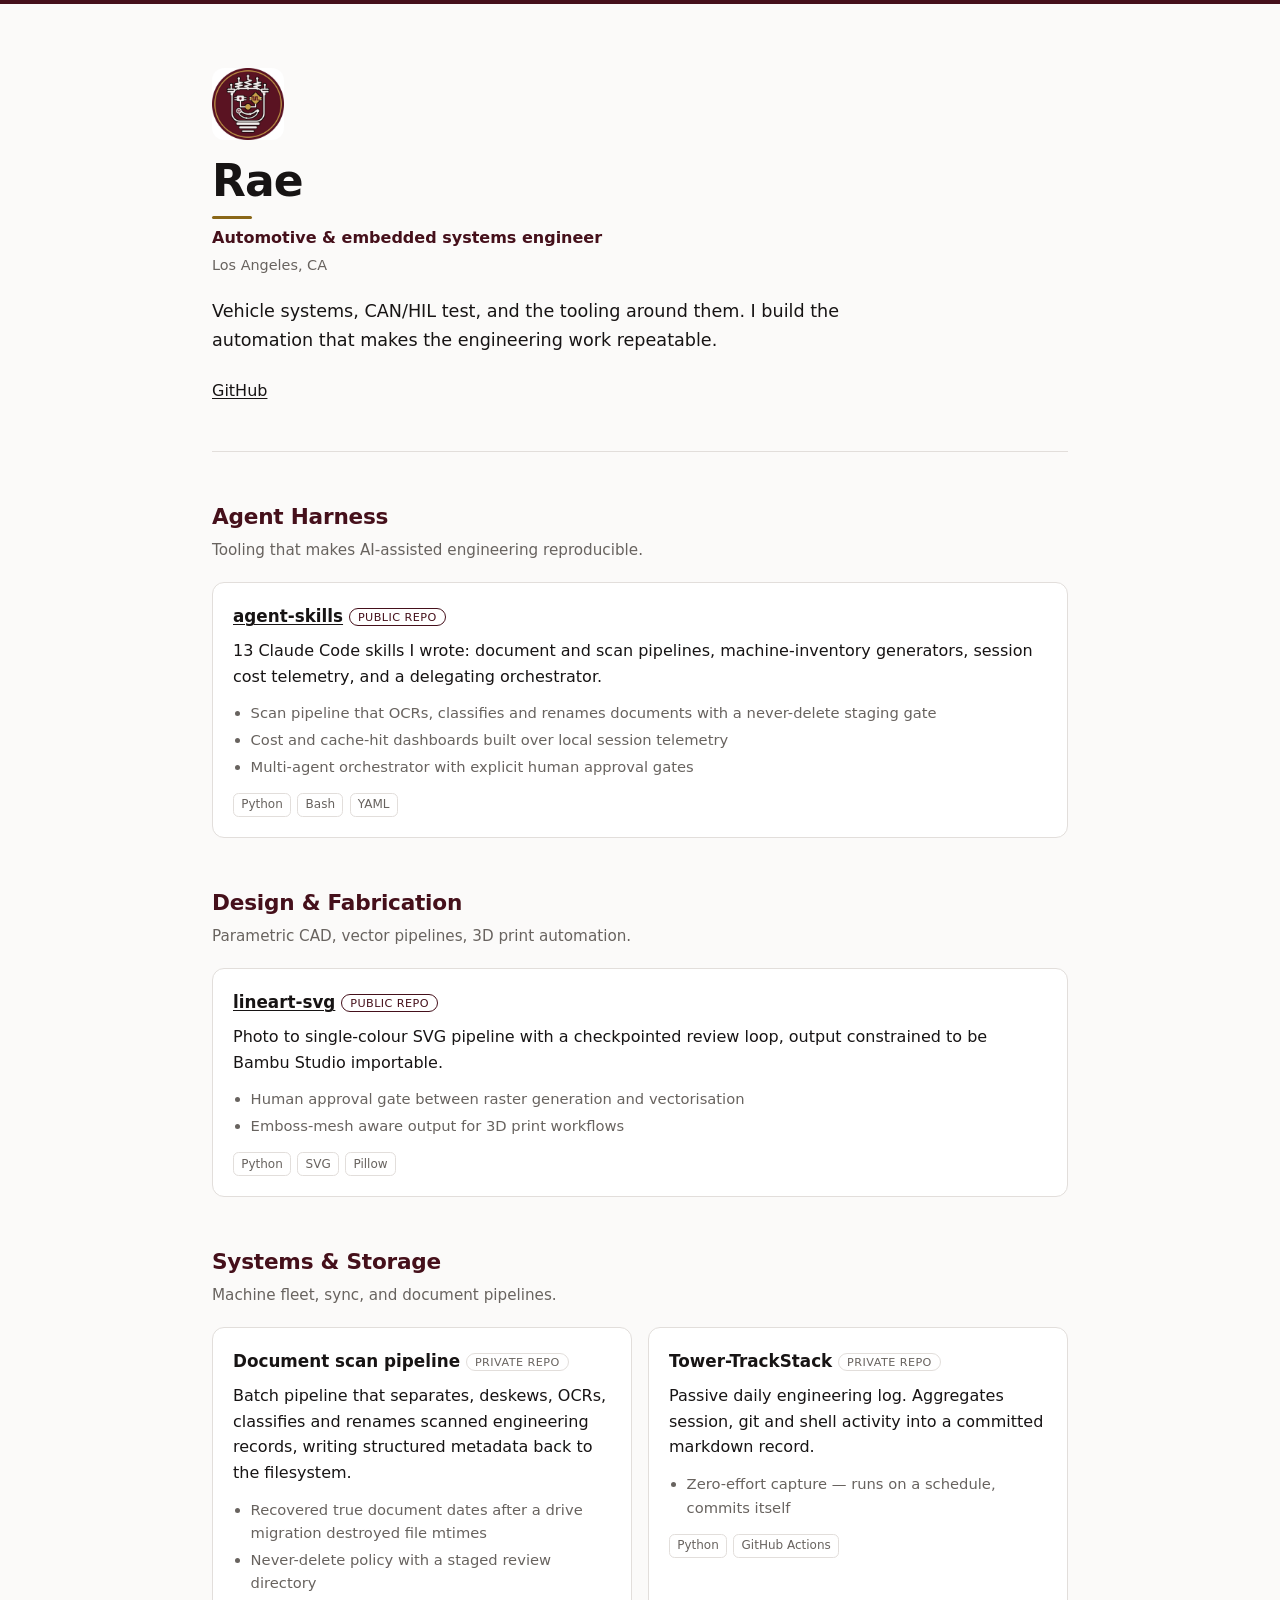
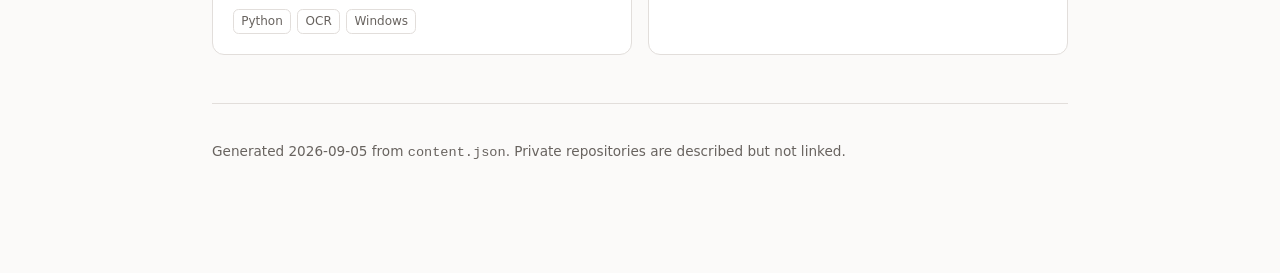
==== index.html @ 238954a7 "fix: correct agent-skills claims to own work only The "34 shipped skills" count included vendored pa" ====
<!doctype html>
<html lang="en">
<head>
<meta charset="utf-8">
<meta name="viewport" content="width=device-width,initial-scale=1">
<title>Rae — Automotive &amp; embedded systems engineer</title>
<meta name="description" content="Vehicle systems, CAN/HIL test, and the tooling around them. I build the automation that makes the engineering work repeatable.">
<link rel="icon" href="assets/avatar.svg" type="image/svg+xml">
<link rel="apple-touch-icon" href="assets/avatar.png">
<style>
:root {
  color-scheme: light dark;
  /* Brand palette. Accent is the avatar red #5A1322 darkened; neutrals are
     kept neutral so nothing reads pink. */
  --bg:#fbfaf9; --fg:#171414; --muted:#68635f; --line:#e2dedb;
  --card:#ffffff; --accent:#45101B; --gold:#8a6718; --rule:#45101B;
}
@media (prefers-color-scheme: dark) {
  :root { --bg:#120F10; --fg:#F4EFEE; --muted:#98918e; --line:#2b2527;
           --card:#1A1517; --accent:#C9A24A; --gold:#C9A24A; --rule:#5A1322; }
}
* { box-sizing:border-box; }
body {
  margin:0; background:var(--bg); color:var(--fg);
  border-top:4px solid var(--rule);
  font:16px/1.6 ui-sans-serif,system-ui,-apple-system,"Segoe UI",Roboto,sans-serif;
}
.wrap { max-width:56rem; margin:0 auto; padding:4rem 1.25rem 6rem; }
h1 { font-size:clamp(2rem,5vw,2.75rem); line-height:1.15; margin:0 0 .35rem; letter-spacing:-.02em; }
.avatar { width:72px; height:72px; border-radius:.75rem; display:block; margin:0 0 1rem; }
h1::after { content:""; display:block; width:2.5rem; height:3px; background:var(--gold);
             border-radius:2px; margin:.6rem 0 .1rem; }
.tagline { color:var(--accent); font-weight:600; margin:0 0 .25rem; }
.loc { color:var(--muted); margin:0 0 1.25rem; font-size:.9rem; }
.lede { font-size:1.1rem; max-width:42rem; margin:0 0 1.5rem; }
.links a { color:var(--fg); }
hr { border:0; border-top:1px solid var(--line); margin:3rem 0; }
.area-head h2 { font-size:1.35rem; margin:0 0 .2rem; letter-spacing:-.01em; color:var(--accent); }
.area-head p { color:var(--muted); margin:0 0 1.25rem; font-size:.95rem; }
.area { margin-bottom:3rem; }
.grid { display:grid; gap:1rem; grid-template-columns:repeat(auto-fit,minmax(19rem,1fr)); }
.card { background:var(--card); border:1px solid var(--line); border-radius:.75rem; padding:1.25rem; }
.card h3 { margin:0 0 .5rem; font-size:1.05rem; }
.card h3 a { color:var(--fg); }
.card p { margin:0 0 .75rem; color:var(--fg); }
.vis { font-size:.7rem; font-weight:500; text-transform:uppercase; letter-spacing:.04em;
        color:var(--muted); border:1px solid var(--line); border-radius:1rem;
        padding:.1rem .5rem; white-space:nowrap; vertical-align:.15em; }
.vis-public { color:var(--accent); border-color:var(--accent); }
ul.hi { margin:0 0 .9rem; padding-left:1.1rem; font-size:.92rem; color:var(--muted); }
ul.hi li { margin:.2rem 0; }
ul.stack { list-style:none; display:flex; flex-wrap:wrap; gap:.4rem; margin:0; padding:0; }
ul.stack li { font-size:.75rem; color:var(--muted); border:1px solid var(--line);
               border-radius:.35rem; padding:.1rem .45rem; }
footer { color:var(--muted); font-size:.85rem; border-top:1px solid var(--line); padding-top:1.5rem; }
a { text-decoration-thickness:1px; text-underline-offset:2px; }
</style>
</head>
<body>
<div class="wrap">
  <header>
    <img class="avatar" src="assets/avatar.png" alt="" width="72" height="72">
    <h1>Rae</h1>
    <p class="tagline">Automotive &amp; embedded systems engineer</p>
    <p class="loc">Los Angeles, CA</p>
    <p class="lede">Vehicle systems, CAN/HIL test, and the tooling around them. I build the automation that makes the engineering work repeatable.</p>
    <p class="links"><a href="https://github.com/RAEngineered">GitHub</a></p>
  </header>
  <hr>
  <main>
      <section class="area">
        <header class="area-head">
          <h2>Agent Harness</h2>
          <p>Tooling that makes AI-assisted engineering reproducible.</p>
        </header>
        <div class="grid">
        <article class="card">
          <h3><a href="https://github.com/RAEngineered/agent-skills">agent-skills</a> <span class="vis vis-public">public repo</span></h3>
          <p>13 Claude Code skills I wrote: document and scan pipelines, machine-inventory generators, session cost telemetry, and a delegating orchestrator.</p>
          <ul class="hi"><li>Scan pipeline that OCRs, classifies and renames documents with a never-delete staging gate</li><li>Cost and cache-hit dashboards built over local session telemetry</li><li>Multi-agent orchestrator with explicit human approval gates</li></ul>
          <ul class="stack"><li>Python</li><li>Bash</li><li>YAML</li></ul>
        </article></div>
      </section>
      <section class="area">
        <header class="area-head">
          <h2>Design &amp; Fabrication</h2>
          <p>Parametric CAD, vector pipelines, 3D print automation.</p>
        </header>
        <div class="grid">
        <article class="card">
          <h3><a href="https://github.com/RAEngineered/lineart-svg">lineart-svg</a> <span class="vis vis-public">public repo</span></h3>
          <p>Photo to single-colour SVG pipeline with a checkpointed review loop, output constrained to be Bambu Studio importable.</p>
          <ul class="hi"><li>Human approval gate between raster generation and vectorisation</li><li>Emboss-mesh aware output for 3D print workflows</li></ul>
          <ul class="stack"><li>Python</li><li>SVG</li><li>Pillow</li></ul>
        </article></div>
      </section>
      <section class="area">
        <header class="area-head">
          <h2>Systems &amp; Storage</h2>
          <p>Machine fleet, sync, and document pipelines.</p>
        </header>
        <div class="grid">
        <article class="card">
          <h3>Document scan pipeline <span class="vis vis-private">private repo</span></h3>
          <p>Batch pipeline that separates, deskews, OCRs, classifies and renames scanned engineering records, writing structured metadata back to the filesystem.</p>
          <ul class="hi"><li>Recovered true document dates after a drive migration destroyed file mtimes</li><li>Never-delete policy with a staged review directory</li></ul>
          <ul class="stack"><li>Python</li><li>OCR</li><li>Windows</li></ul>
        </article>
        <article class="card">
          <h3>Tower-TrackStack <span class="vis vis-private">private repo</span></h3>
          <p>Passive daily engineering log. Aggregates session, git and shell activity into a committed markdown record.</p>
          <ul class="hi"><li>Zero-effort capture — runs on a schedule, commits itself</li></ul>
          <ul class="stack"><li>Python</li><li>GitHub Actions</li></ul>
        </article></div>
      </section></main>
  <footer>
    <p>Generated 2026-09-05 from <code>content.json</code>. Private repositories are described but not linked.</p>
  </footer>
</div>
</body>
</html>
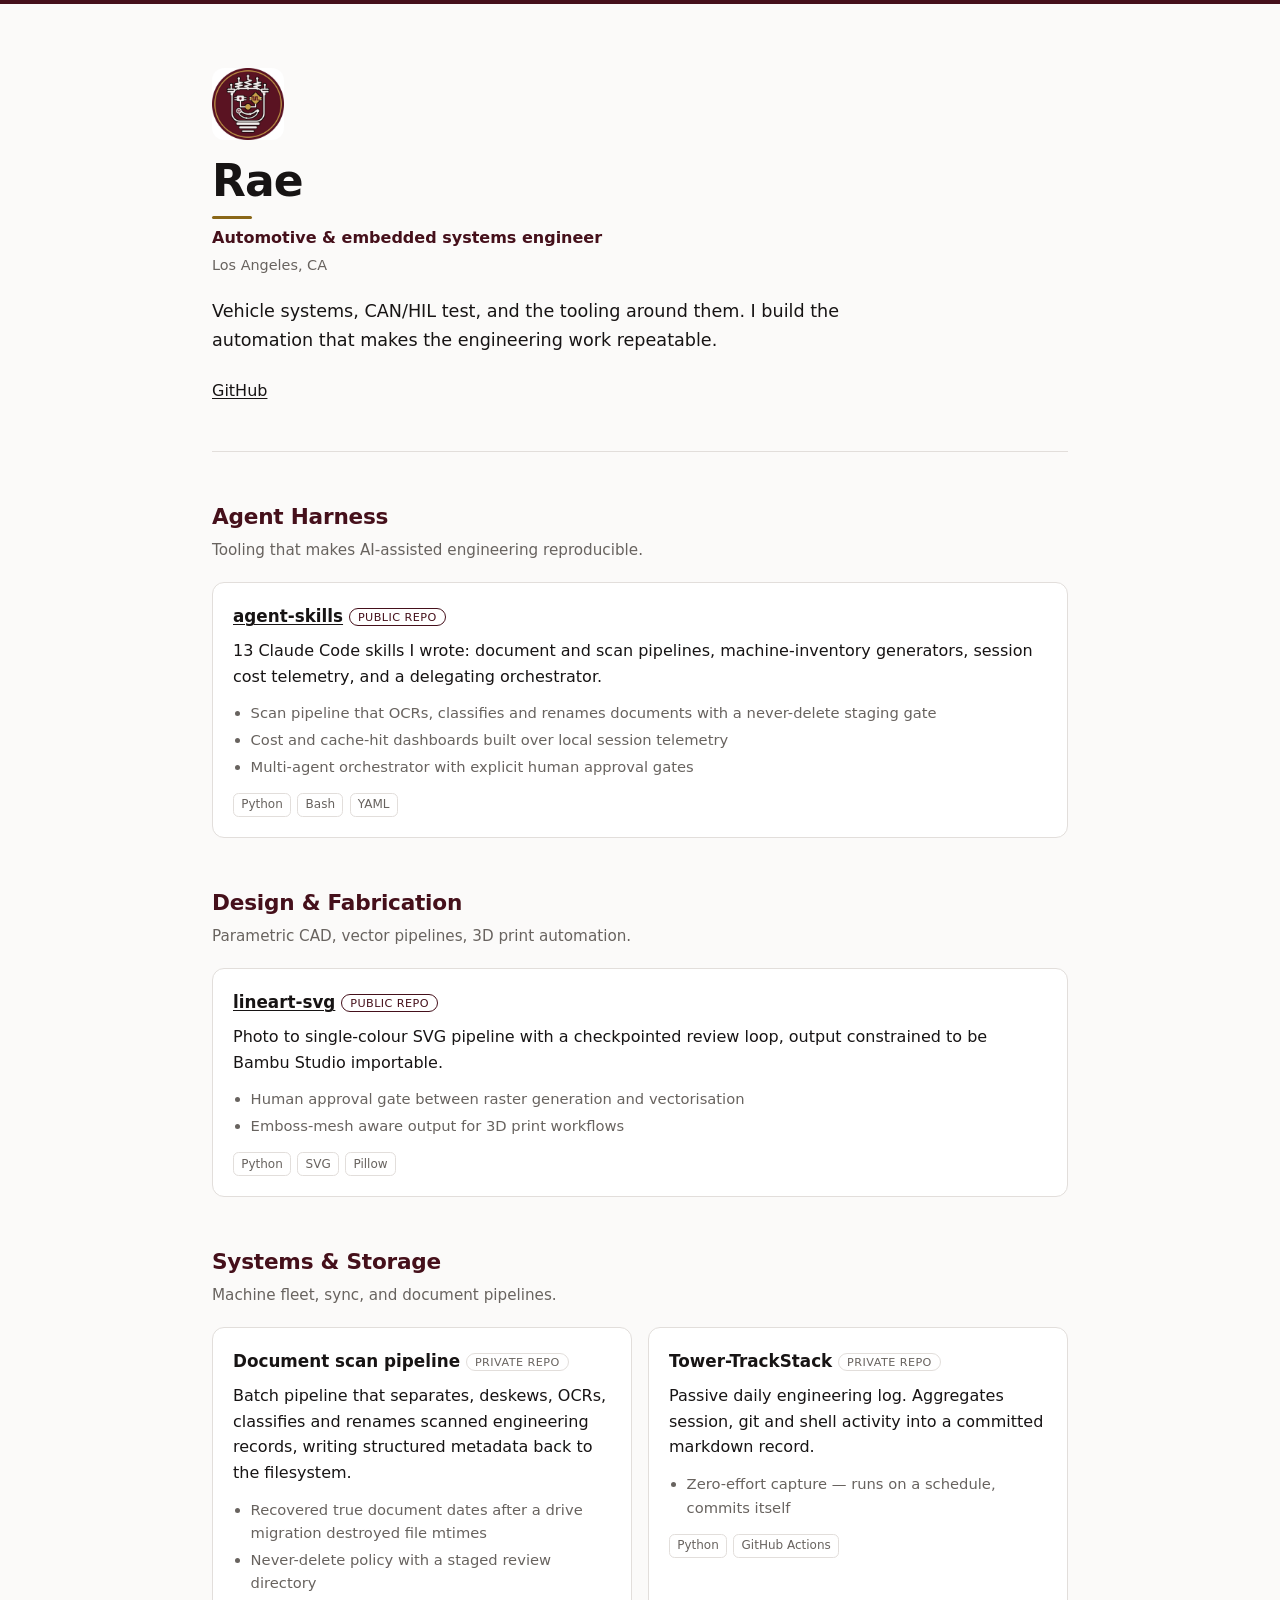
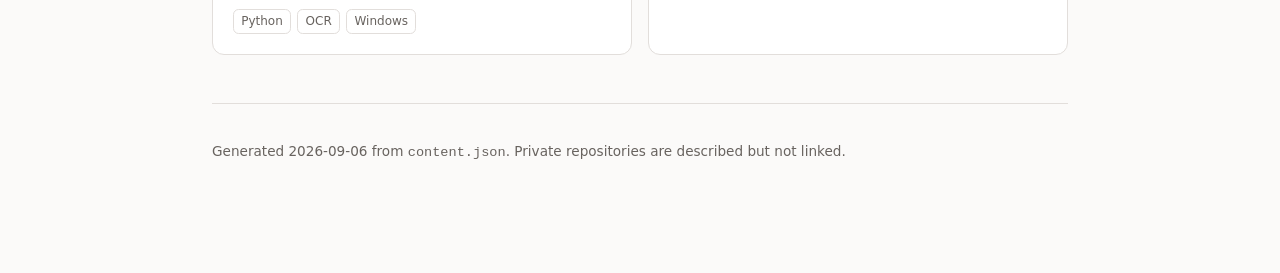
==== commit bd6f9934: "chore: rename thesis-concept-car entry to concept-car Repo renamed and reframed as a portfolio proje" ====
--- a/index.html
+++ b/index.html
@@ -88,7 +88,7 @@
         </header>
         <div class="grid">
         <article class="card">
-          <h3><a href="https://github.com/RAEngineered/lineart-svg">lineart-svg</a> <span class="vis vis-public">public repo</span></h3>
+          <h3><a href="https://github.com/RAEngineered/agent-skills/tree/main/skills/lineart-svg">lineart-svg</a> <span class="vis vis-public">public repo</span></h3>
           <p>Photo to single-colour SVG pipeline with a checkpointed review loop, output constrained to be Bambu Studio importable.</p>
           <ul class="hi"><li>Human approval gate between raster generation and vectorisation</li><li>Emboss-mesh aware output for 3D print workflows</li></ul>
           <ul class="stack"><li>Python</li><li>SVG</li><li>Pillow</li></ul>
@@ -114,7 +114,7 @@
         </article></div>
       </section></main>
   <footer>
-    <p>Generated 2026-09-05 from <code>content.json</code>. Private repositories are described but not linked.</p>
+    <p>Generated 2026-09-06 from <code>content.json</code>. Private repositories are described but not linked.</p>
   </footer>
 </div>
 </body>
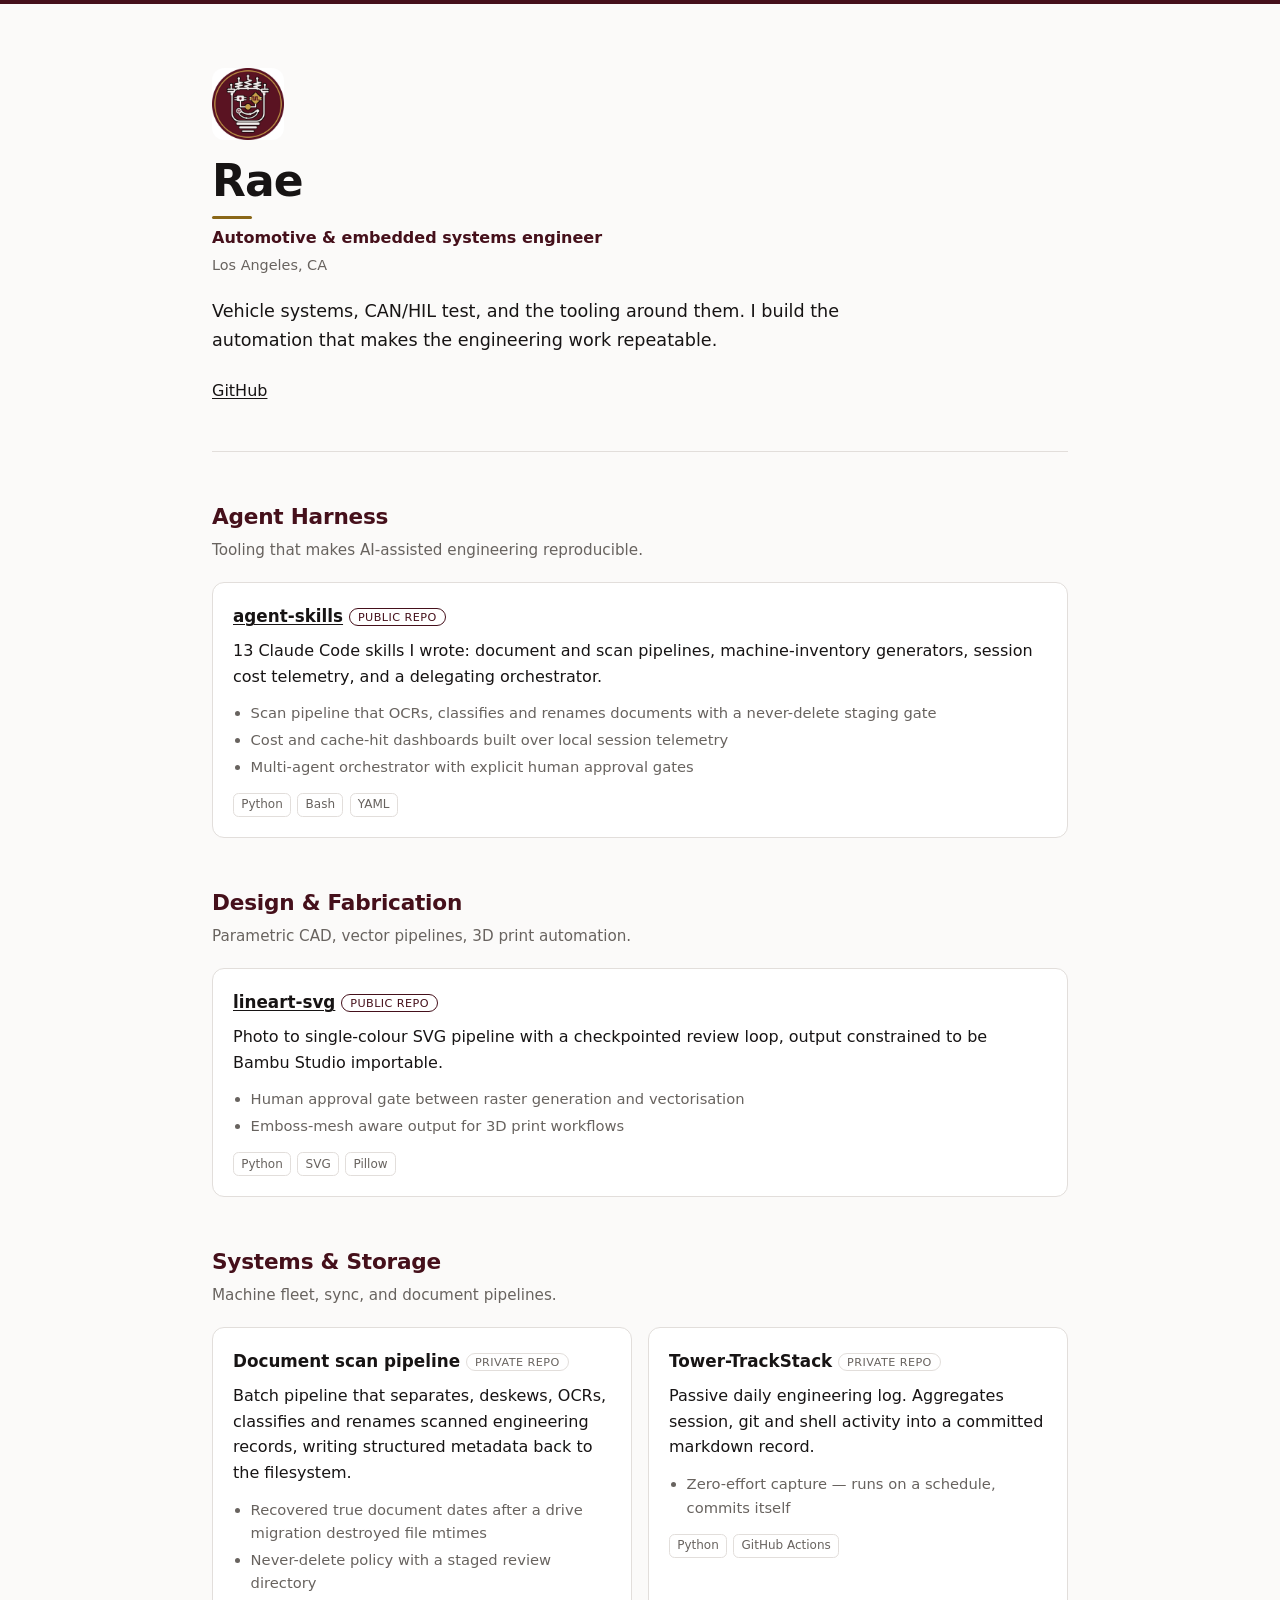
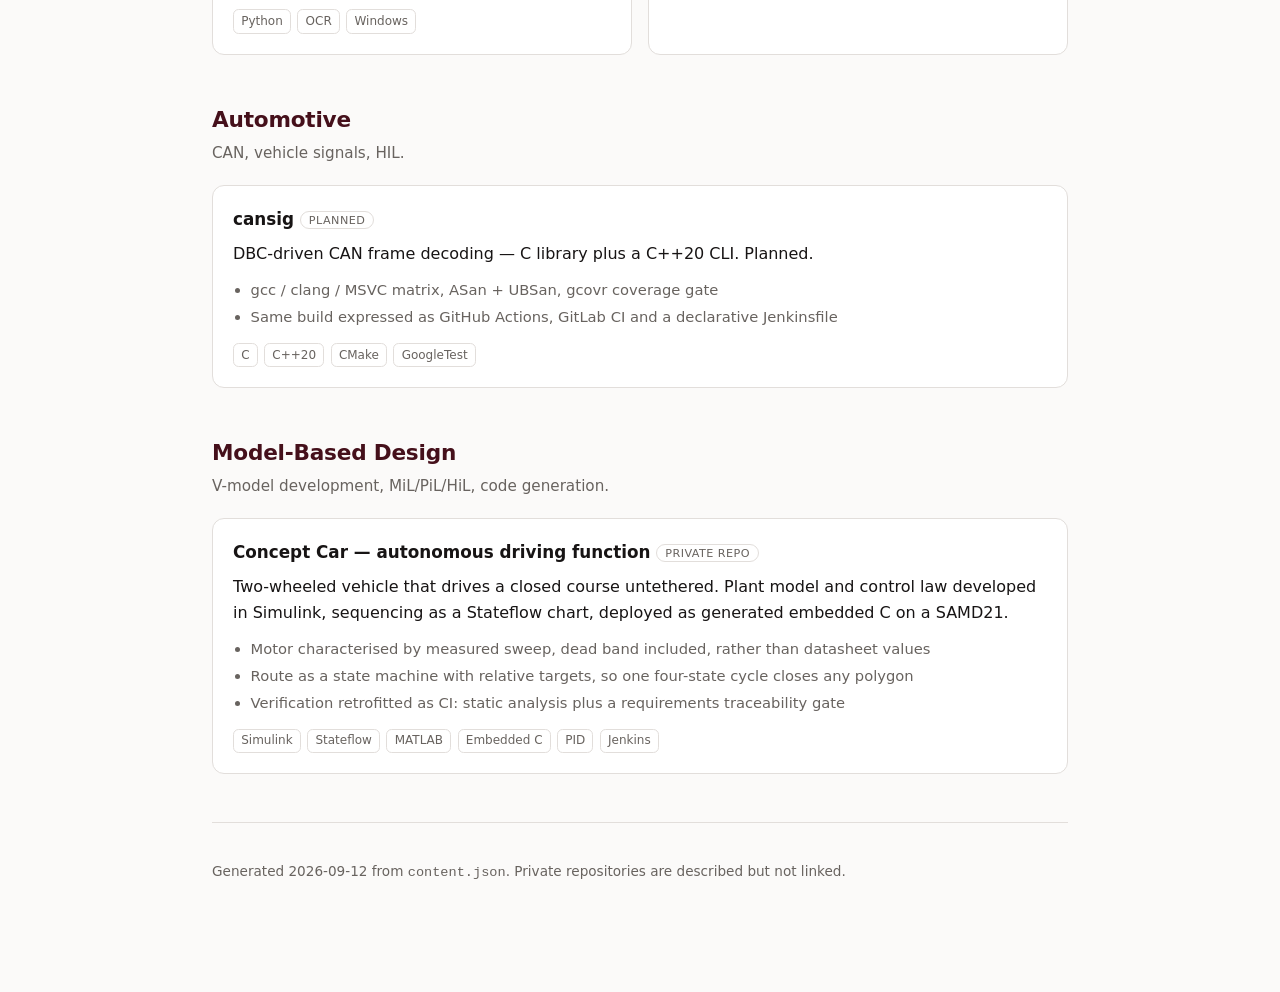
==== commit 4ef7cb37: "feat: publish concept-car and cansig cards - flip publish flag to true for both entries in content.j" ====
--- a/index.html
+++ b/index.html
@@ -112,9 +112,35 @@
           <ul class="hi"><li>Zero-effort capture — runs on a schedule, commits itself</li></ul>
           <ul class="stack"><li>Python</li><li>GitHub Actions</li></ul>
         </article></div>
+      </section>
+      <section class="area">
+        <header class="area-head">
+          <h2>Automotive</h2>
+          <p>CAN, vehicle signals, HIL.</p>
+        </header>
+        <div class="grid">
+        <article class="card">
+          <h3>cansig <span class="vis vis-planned">planned</span></h3>
+          <p>DBC-driven CAN frame decoding — C library plus a C++20 CLI. Planned.</p>
+          <ul class="hi"><li>gcc / clang / MSVC matrix, ASan + UBSan, gcovr coverage gate</li><li>Same build expressed as GitHub Actions, GitLab CI and a declarative Jenkinsfile</li></ul>
+          <ul class="stack"><li>C</li><li>C++20</li><li>CMake</li><li>GoogleTest</li></ul>
+        </article></div>
+      </section>
+      <section class="area">
+        <header class="area-head">
+          <h2>Model-Based Design</h2>
+          <p>V-model development, MiL/PiL/HiL, code generation.</p>
+        </header>
+        <div class="grid">
+        <article class="card">
+          <h3>Concept Car — autonomous driving function <span class="vis vis-private">private repo</span></h3>
+          <p>Two-wheeled vehicle that drives a closed course untethered. Plant model and control law developed in Simulink, sequencing as a Stateflow chart, deployed as generated embedded C on a SAMD21.</p>
+          <ul class="hi"><li>Motor characterised by measured sweep, dead band included, rather than datasheet values</li><li>Route as a state machine with relative targets, so one four-state cycle closes any polygon</li><li>Verification retrofitted as CI: static analysis plus a requirements traceability gate</li></ul>
+          <ul class="stack"><li>Simulink</li><li>Stateflow</li><li>MATLAB</li><li>Embedded C</li><li>PID</li><li>Jenkins</li></ul>
+        </article></div>
       </section></main>
   <footer>
-    <p>Generated 2026-09-06 from <code>content.json</code>. Private repositories are described but not linked.</p>
+    <p>Generated 2026-09-12 from <code>content.json</code>. Private repositories are described but not linked.</p>
   </footer>
 </div>
 </body>
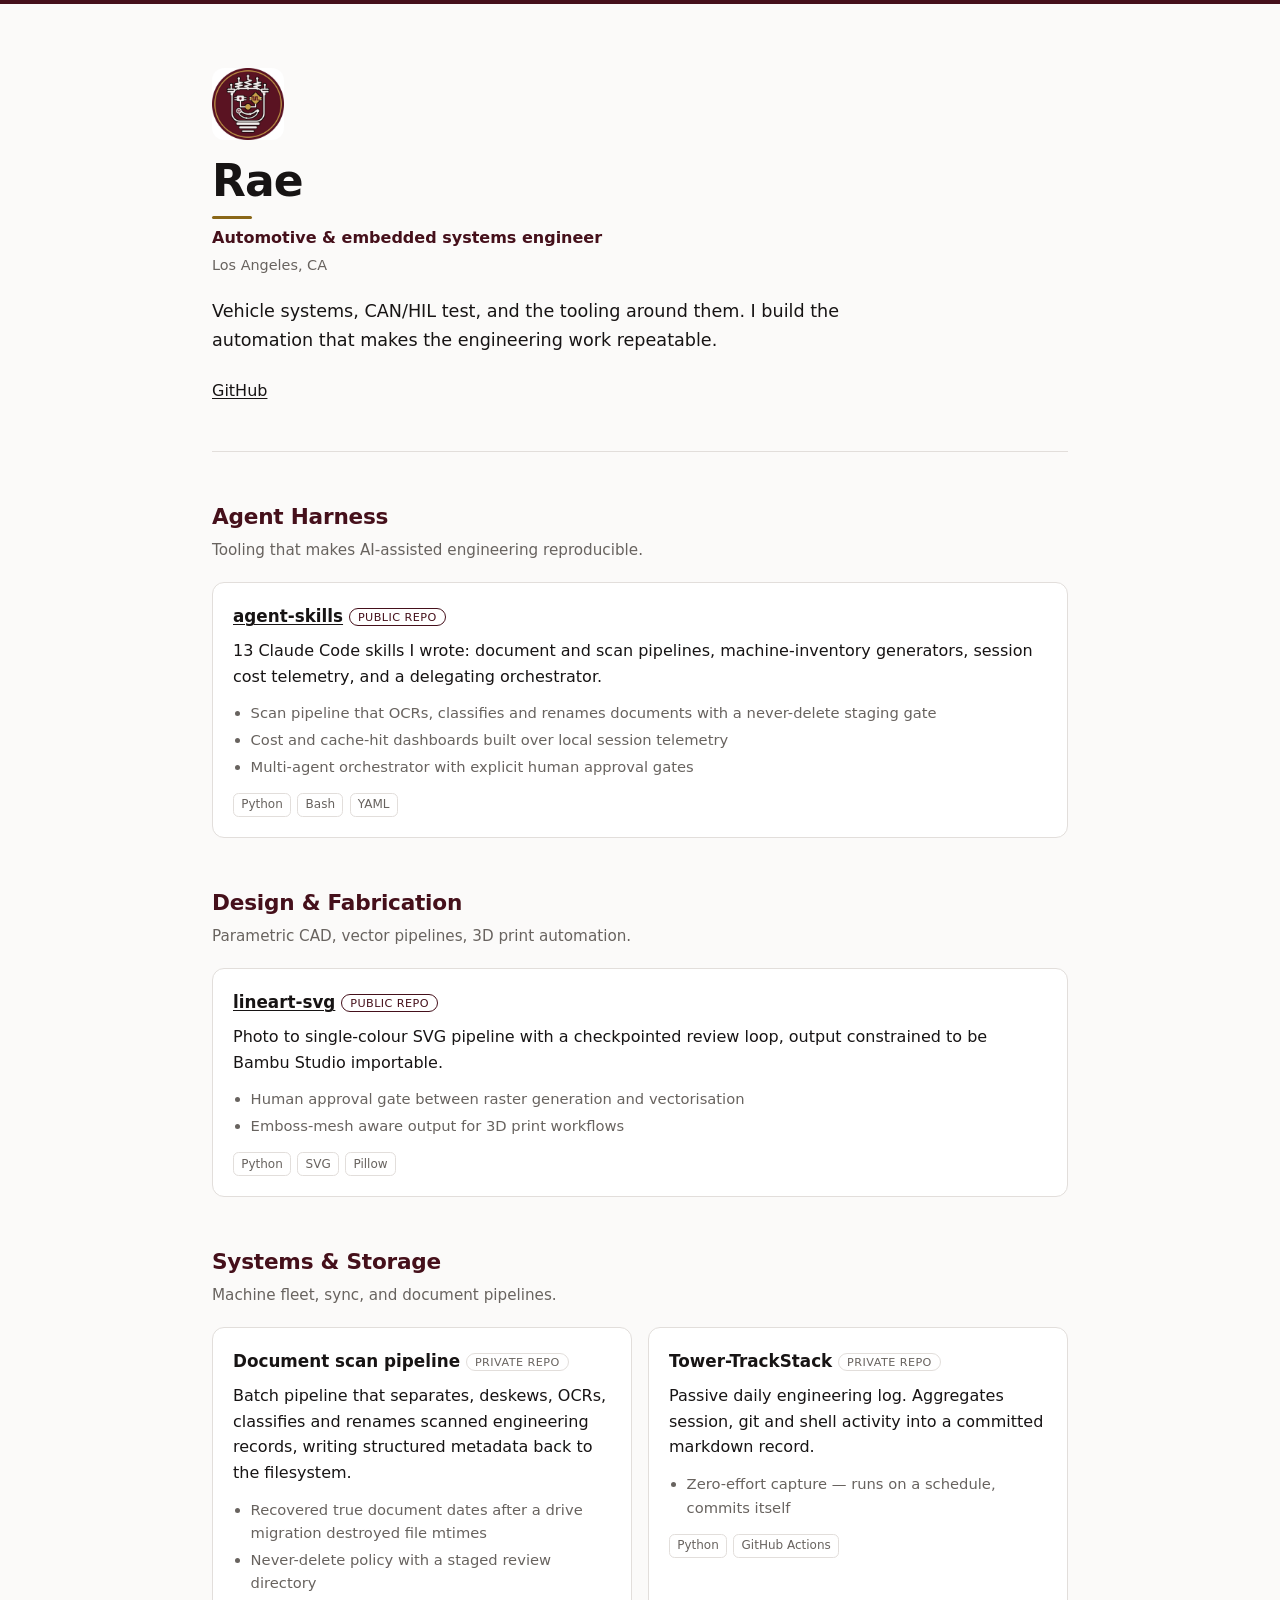
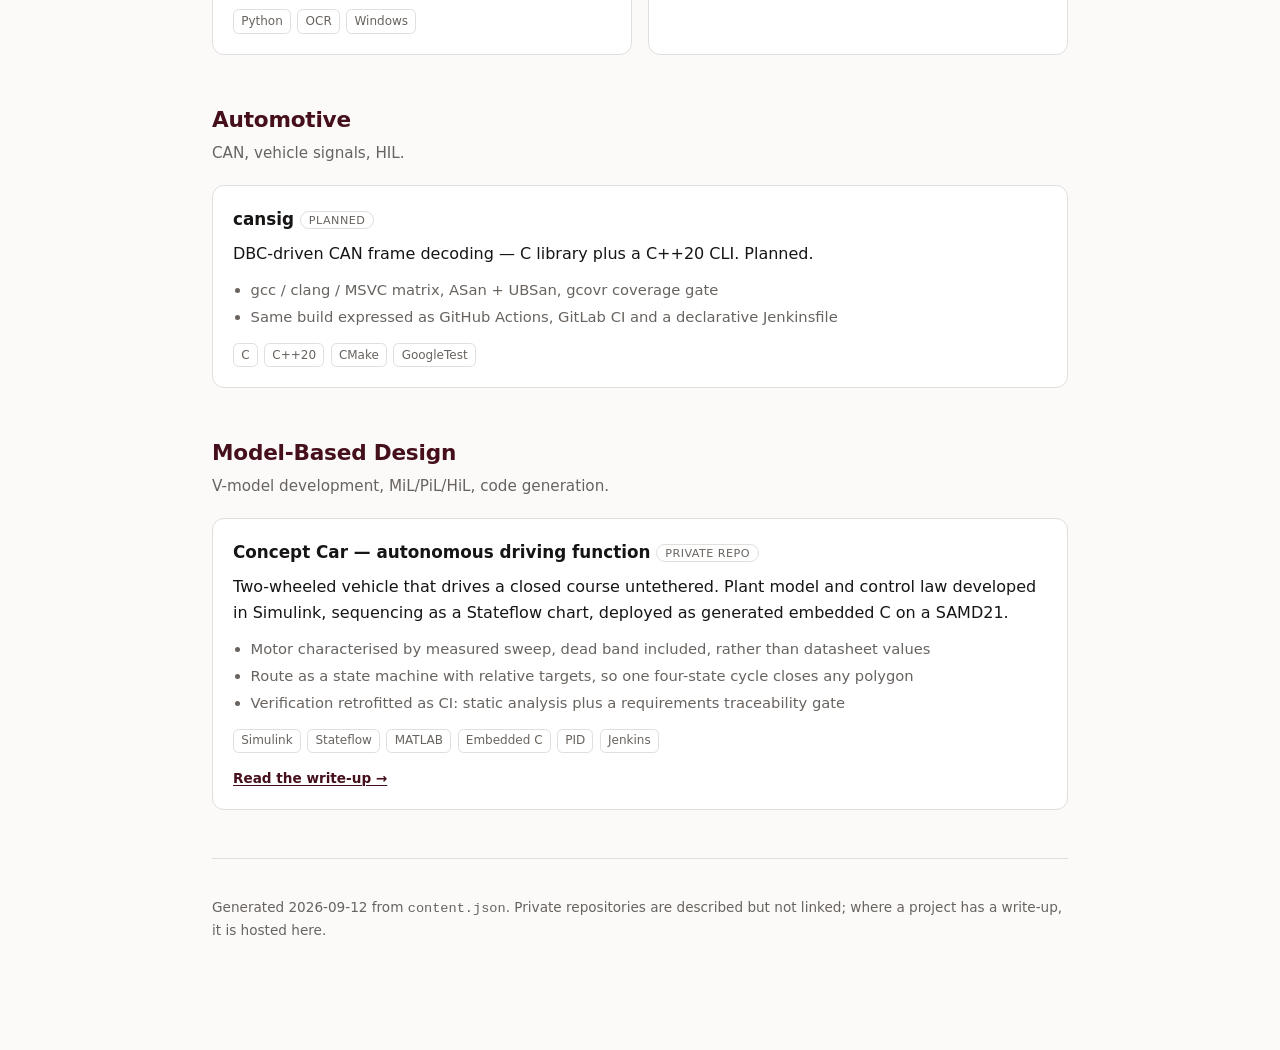
==== commit 904e0bbe: "feat: host the concept-car write-up on the portfolio domain Copy the built concept-car pages (3 tabb" ====
--- a/index.html
+++ b/index.html
@@ -52,6 +52,8 @@
 ul.stack { list-style:none; display:flex; flex-wrap:wrap; gap:.4rem; margin:0; padding:0; }
 ul.stack li { font-size:.75rem; color:var(--muted); border:1px solid var(--line);
                border-radius:.35rem; padding:.1rem .45rem; }
+p.writeup { margin:.9rem 0 0; font-size:.85rem; }
+p.writeup a { color:var(--accent); font-weight:600; }
 footer { color:var(--muted); font-size:.85rem; border-top:1px solid var(--line); padding-top:1.5rem; }
 a { text-decoration-thickness:1px; text-underline-offset:2px; }
 </style>
@@ -136,11 +138,11 @@
           <h3>Concept Car — autonomous driving function <span class="vis vis-private">private repo</span></h3>
           <p>Two-wheeled vehicle that drives a closed course untethered. Plant model and control law developed in Simulink, sequencing as a Stateflow chart, deployed as generated embedded C on a SAMD21.</p>
           <ul class="hi"><li>Motor characterised by measured sweep, dead band included, rather than datasheet values</li><li>Route as a state machine with relative targets, so one four-state cycle closes any polygon</li><li>Verification retrofitted as CI: static analysis plus a requirements traceability gate</li></ul>
-          <ul class="stack"><li>Simulink</li><li>Stateflow</li><li>MATLAB</li><li>Embedded C</li><li>PID</li><li>Jenkins</li></ul>
+          <ul class="stack"><li>Simulink</li><li>Stateflow</li><li>MATLAB</li><li>Embedded C</li><li>PID</li><li>Jenkins</li></ul><p class="writeup"><a href="concept-car/concept-car.html">Read the write-up &rarr;</a></p>
         </article></div>
       </section></main>
   <footer>
-    <p>Generated 2026-09-12 from <code>content.json</code>. Private repositories are described but not linked.</p>
+    <p>Generated 2026-09-12 from <code>content.json</code>. Private repositories are described but not linked; where a project has a write-up, it is hosted here.</p>
   </footer>
 </div>
 </body>
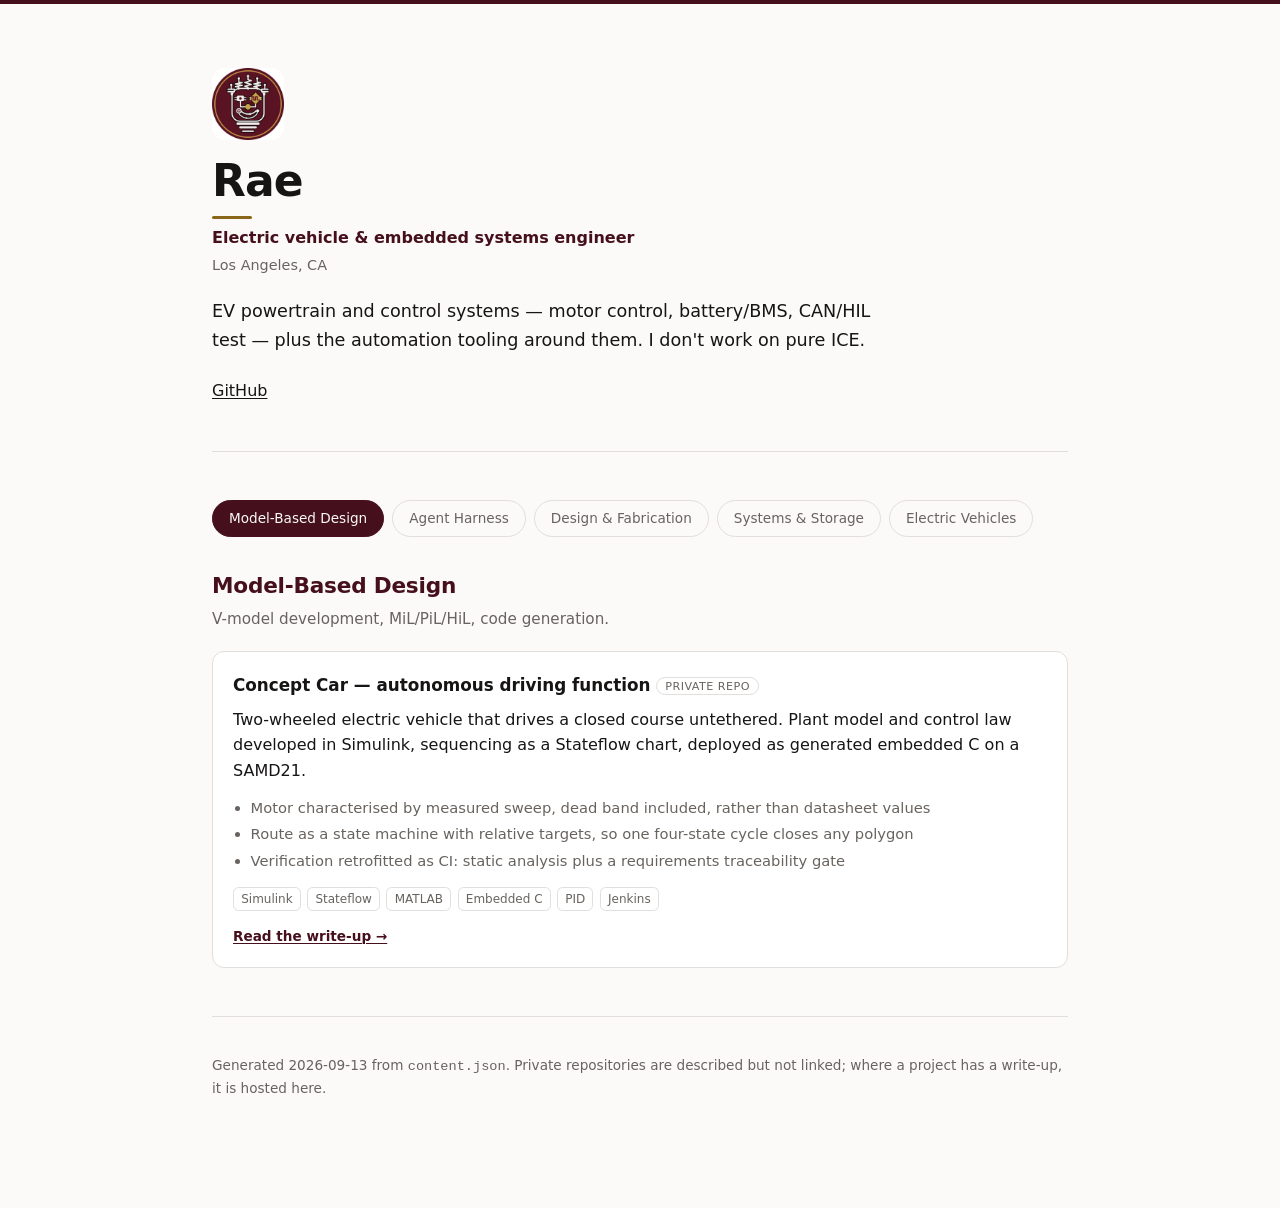
==== commit a7dcc2f7: "feat: lead with Model-Based Design, move other areas to tabs Landing page now opens on the MBD secti" ====
--- a/index.html
+++ b/index.html
@@ -3,8 +3,8 @@
 <head>
 <meta charset="utf-8">
 <meta name="viewport" content="width=device-width,initial-scale=1">
-<title>Rae — Automotive &amp; embedded systems engineer</title>
-<meta name="description" content="Vehicle systems, CAN/HIL test, and the tooling around them. I build the automation that makes the engineering work repeatable.">
+<title>Rae — Electric vehicle &amp; embedded systems engineer</title>
+<meta name="description" content="EV powertrain and control systems — motor control, battery/BMS, CAN/HIL test — plus the automation tooling around them. I don&#x27;t work on pure ICE.">
 <link rel="icon" href="assets/avatar.svg" type="image/svg+xml">
 <link rel="apple-touch-icon" href="assets/avatar.png">
 <style>
@@ -35,9 +35,18 @@
 .lede { font-size:1.1rem; max-width:42rem; margin:0 0 1.5rem; }
 .links a { color:var(--fg); }
 hr { border:0; border-top:1px solid var(--line); margin:3rem 0; }
+.tabs { display:flex; flex-wrap:wrap; gap:.5rem; margin:0 0 2rem; }
+.tabs .tab {
+  font:inherit; font-size:.85rem; font-weight:500; color:var(--muted);
+  background:transparent; border:1px solid var(--line); border-radius:2rem;
+  padding:.4rem 1rem; cursor:pointer;
+}
+.tabs .tab:hover { color:var(--fg); border-color:var(--accent); }
+.tabs .tab.active { color:var(--bg); background:var(--accent); border-color:var(--accent); }
 .area-head h2 { font-size:1.35rem; margin:0 0 .2rem; letter-spacing:-.01em; color:var(--accent); }
 .area-head p { color:var(--muted); margin:0 0 1.25rem; font-size:.95rem; }
 .area { margin-bottom:3rem; }
+.area[hidden] { display:none; }
 .grid { display:grid; gap:1rem; grid-template-columns:repeat(auto-fit,minmax(19rem,1fr)); }
 .card { background:var(--card); border:1px solid var(--line); border-radius:.75rem; padding:1.25rem; }
 .card h3 { margin:0 0 .5rem; font-size:1.05rem; }
@@ -63,14 +72,30 @@
   <header>
     <img class="avatar" src="assets/avatar.png" alt="" width="72" height="72">
     <h1>Rae</h1>
-    <p class="tagline">Automotive &amp; embedded systems engineer</p>
+    <p class="tagline">Electric vehicle &amp; embedded systems engineer</p>
     <p class="loc">Los Angeles, CA</p>
-    <p class="lede">Vehicle systems, CAN/HIL test, and the tooling around them. I build the automation that makes the engineering work repeatable.</p>
+    <p class="lede">EV powertrain and control systems — motor control, battery/BMS, CAN/HIL test — plus the automation tooling around them. I don&#x27;t work on pure ICE.</p>
     <p class="links"><a href="https://github.com/RAEngineered">GitHub</a></p>
   </header>
   <hr>
+  <nav class="tabs" role="tablist"><button type="button" class="tab active" id="tabbtn-MBD" data-tab="MBD" role="tab" aria-selected="true" aria-controls="tab-MBD">Model-Based Design</button><button type="button" class="tab" id="tabbtn-AGENT" data-tab="AGENT" role="tab" aria-selected="false" aria-controls="tab-AGENT">Agent Harness</button><button type="button" class="tab" id="tabbtn-MAKE" data-tab="MAKE" role="tab" aria-selected="false" aria-controls="tab-MAKE">Design &amp; Fabrication</button><button type="button" class="tab" id="tabbtn-SYSOPS" data-tab="SYSOPS" role="tab" aria-selected="false" aria-controls="tab-SYSOPS">Systems &amp; Storage</button><button type="button" class="tab" id="tabbtn-AUTO" data-tab="AUTO" role="tab" aria-selected="false" aria-controls="tab-AUTO">Electric Vehicles</button></nav>
   <main>
-      <section class="area">
+      <section class="area active" id="tab-MBD" role="tabpanel"
+               aria-labelledby="tabbtn-MBD">
+        <header class="area-head">
+          <h2>Model-Based Design</h2>
+          <p>V-model development, MiL/PiL/HiL, code generation.</p>
+        </header>
+        <div class="grid">
+        <article class="card">
+          <h3>Concept Car — autonomous driving function <span class="vis vis-private">private repo</span></h3>
+          <p>Two-wheeled electric vehicle that drives a closed course untethered. Plant model and control law developed in Simulink, sequencing as a Stateflow chart, deployed as generated embedded C on a SAMD21.</p>
+          <ul class="hi"><li>Motor characterised by measured sweep, dead band included, rather than datasheet values</li><li>Route as a state machine with relative targets, so one four-state cycle closes any polygon</li><li>Verification retrofitted as CI: static analysis plus a requirements traceability gate</li></ul>
+          <ul class="stack"><li>Simulink</li><li>Stateflow</li><li>MATLAB</li><li>Embedded C</li><li>PID</li><li>Jenkins</li></ul><p class="writeup"><a href="concept-car/concept-car.html">Read the write-up &rarr;</a></p>
+        </article></div>
+      </section>
+      <section class="area" id="tab-AGENT" role="tabpanel"
+               aria-labelledby="tabbtn-AGENT" hidden>
         <header class="area-head">
           <h2>Agent Harness</h2>
           <p>Tooling that makes AI-assisted engineering reproducible.</p>
@@ -83,7 +108,8 @@
           <ul class="stack"><li>Python</li><li>Bash</li><li>YAML</li></ul>
         </article></div>
       </section>
-      <section class="area">
+      <section class="area" id="tab-MAKE" role="tabpanel"
+               aria-labelledby="tabbtn-MAKE" hidden>
         <header class="area-head">
           <h2>Design &amp; Fabrication</h2>
           <p>Parametric CAD, vector pipelines, 3D print automation.</p>
@@ -96,7 +122,8 @@
           <ul class="stack"><li>Python</li><li>SVG</li><li>Pillow</li></ul>
         </article></div>
       </section>
-      <section class="area">
+      <section class="area" id="tab-SYSOPS" role="tabpanel"
+               aria-labelledby="tabbtn-SYSOPS" hidden>
         <header class="area-head">
           <h2>Systems &amp; Storage</h2>
           <p>Machine fleet, sync, and document pipelines.</p>
@@ -115,10 +142,11 @@
           <ul class="stack"><li>Python</li><li>GitHub Actions</li></ul>
         </article></div>
       </section>
-      <section class="area">
+      <section class="area" id="tab-AUTO" role="tabpanel"
+               aria-labelledby="tabbtn-AUTO" hidden>
         <header class="area-head">
-          <h2>Automotive</h2>
-          <p>CAN, vehicle signals, HIL.</p>
+          <h2>Electric Vehicles</h2>
+          <p>EV powertrain, motor control, CAN, and HIL. No ICE work.</p>
         </header>
         <div class="grid">
         <article class="card">
@@ -127,23 +155,29 @@
           <ul class="hi"><li>gcc / clang / MSVC matrix, ASan + UBSan, gcovr coverage gate</li><li>Same build expressed as GitHub Actions, GitLab CI and a declarative Jenkinsfile</li></ul>
           <ul class="stack"><li>C</li><li>C++20</li><li>CMake</li><li>GoogleTest</li></ul>
         </article></div>
-      </section>
-      <section class="area">
-        <header class="area-head">
-          <h2>Model-Based Design</h2>
-          <p>V-model development, MiL/PiL/HiL, code generation.</p>
-        </header>
-        <div class="grid">
-        <article class="card">
-          <h3>Concept Car — autonomous driving function <span class="vis vis-private">private repo</span></h3>
-          <p>Two-wheeled vehicle that drives a closed course untethered. Plant model and control law developed in Simulink, sequencing as a Stateflow chart, deployed as generated embedded C on a SAMD21.</p>
-          <ul class="hi"><li>Motor characterised by measured sweep, dead band included, rather than datasheet values</li><li>Route as a state machine with relative targets, so one four-state cycle closes any polygon</li><li>Verification retrofitted as CI: static analysis plus a requirements traceability gate</li></ul>
-          <ul class="stack"><li>Simulink</li><li>Stateflow</li><li>MATLAB</li><li>Embedded C</li><li>PID</li><li>Jenkins</li></ul><p class="writeup"><a href="concept-car/concept-car.html">Read the write-up &rarr;</a></p>
-        </article></div>
       </section></main>
   <footer>
-    <p>Generated 2026-09-12 from <code>content.json</code>. Private repositories are described but not linked; where a project has a write-up, it is hosted here.</p>
+    <p>Generated 2026-09-13 from <code>content.json</code>. Private repositories are described but not linked; where a project has a write-up, it is hosted here.</p>
   </footer>
 </div>
+<script>
+document.querySelectorAll(".tabs .tab").forEach(function(btn) {
+  btn.addEventListener("click", function() {
+    document.querySelectorAll(".tabs .tab").forEach(function(b) {
+      b.classList.remove("active");
+      b.setAttribute("aria-selected", "false");
+    });
+    document.querySelectorAll("main .area").forEach(function(s) {
+      s.classList.remove("active");
+      s.hidden = true;
+    });
+    btn.classList.add("active");
+    btn.setAttribute("aria-selected", "true");
+    var panel = document.getElementById("tab-" + btn.dataset.tab);
+    panel.hidden = false;
+    panel.classList.add("active");
+  });
+});
+</script>
 </body>
 </html>
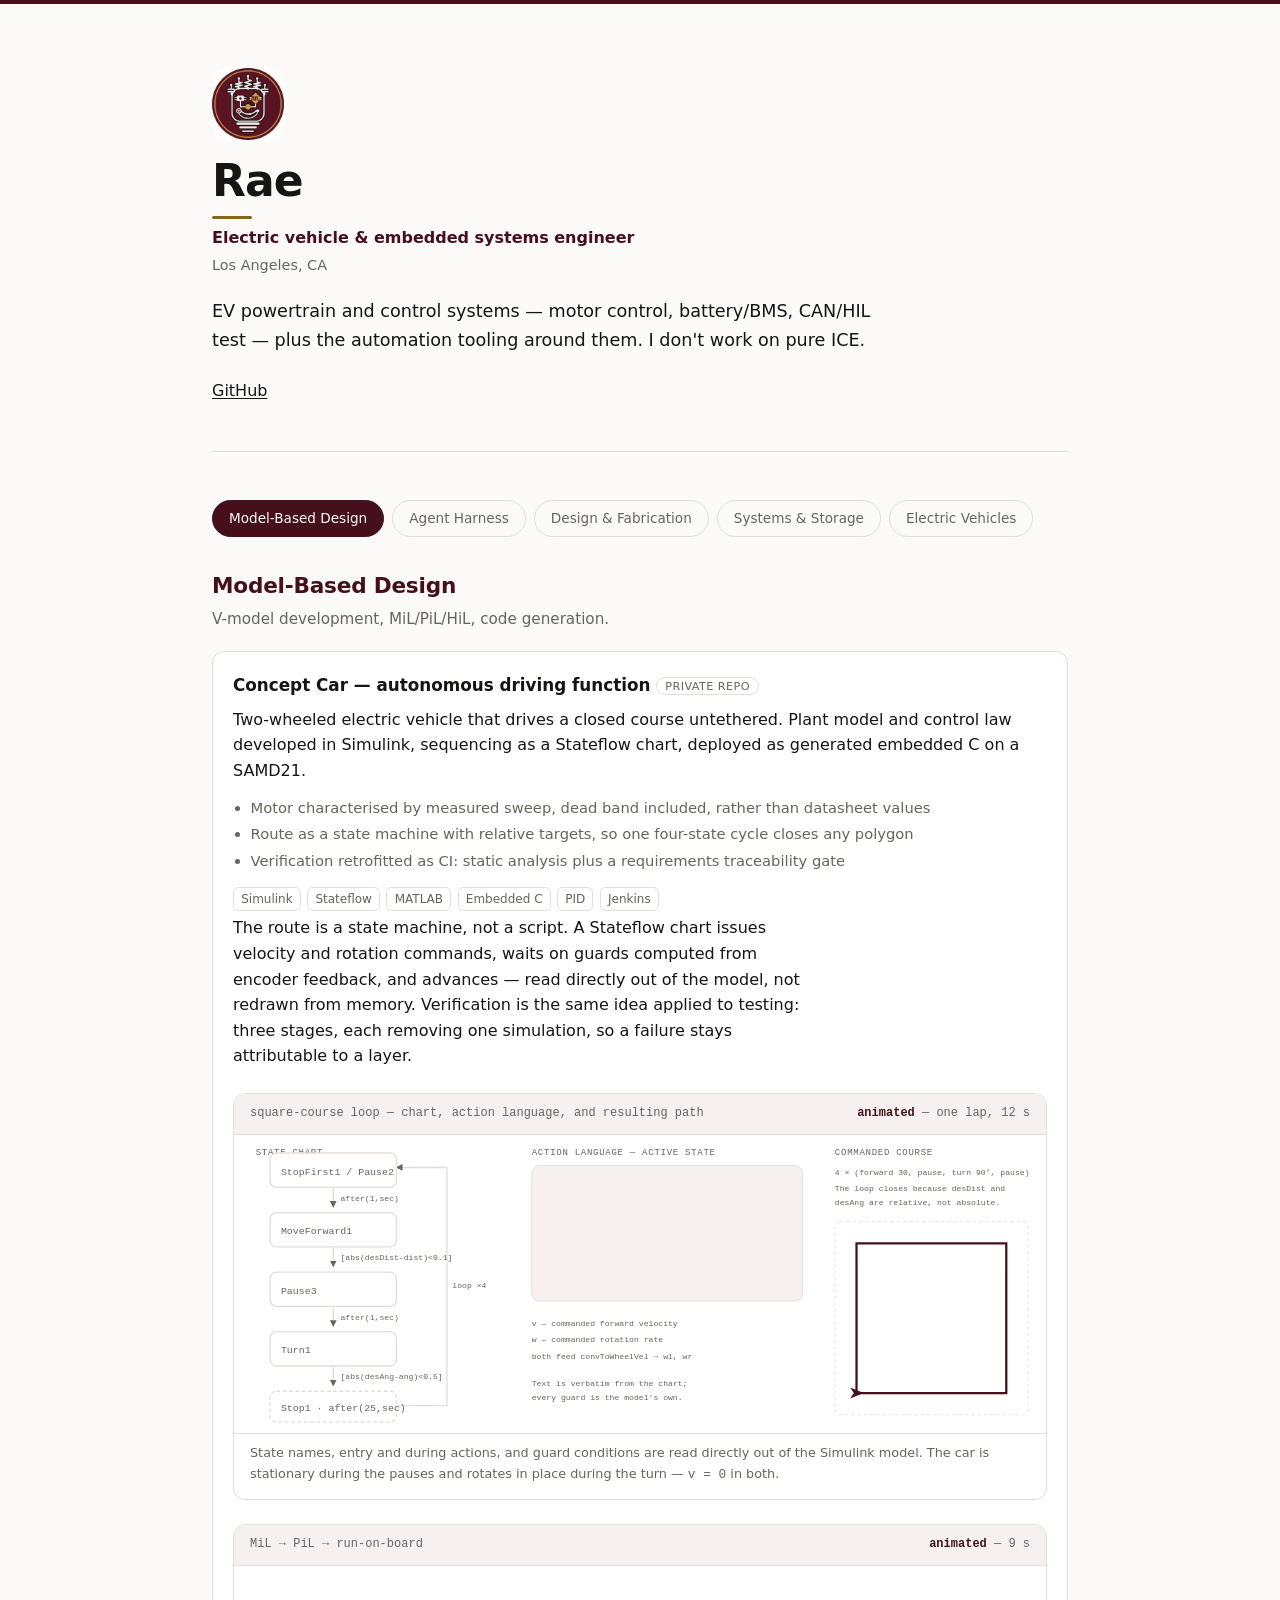
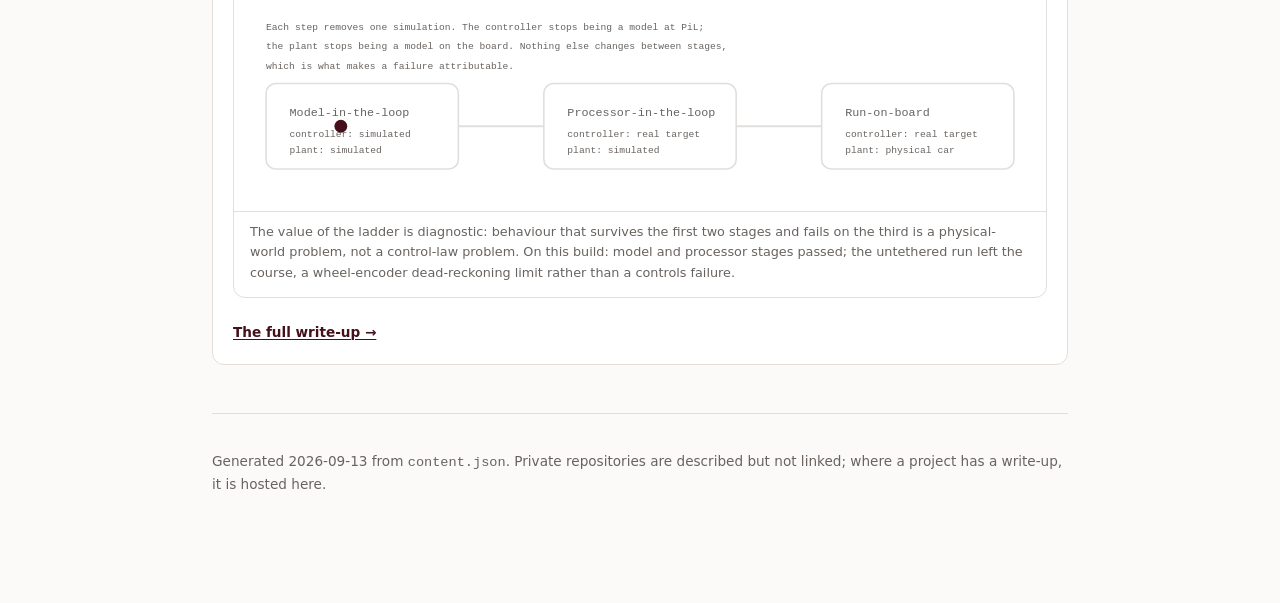
==== commit 0ec17a64: "feat: embed the concept-car diagrams directly on the landing page The Stateflow chart and MiL/PiL/ru" ====
--- a/index.html
+++ b/index.html
@@ -14,10 +14,15 @@
      kept neutral so nothing reads pink. */
   --bg:#fbfaf9; --fg:#171414; --muted:#68635f; --line:#e2dedb;
   --card:#ffffff; --accent:#45101B; --gold:#8a6718; --rule:#45101B;
+  --accent-soft:#f4efee; --code-bg:#f6f1f0;
+  --mono: ui-monospace, "SF Mono", "Cascadia Mono", Menlo, Consolas, monospace;
+  /* aliases so the concept-car diagrams (.embed) can use their own var names */
+  --ink:var(--fg); --ink-2:var(--muted); --ink-3:var(--muted); --panel:var(--card);
 }
 @media (prefers-color-scheme: dark) {
   :root { --bg:#120F10; --fg:#F4EFEE; --muted:#98918e; --line:#2b2527;
-           --card:#1A1517; --accent:#C9A24A; --gold:#C9A24A; --rule:#5A1322; }
+           --card:#1A1517; --accent:#C9A24A; --gold:#C9A24A; --rule:#5A1322;
+           --accent-soft:#3C0B16; --code-bg:#1a1016; }
 }
 * { box-sizing:border-box; }
 body {
@@ -65,6 +70,66 @@
 p.writeup a { color:var(--accent); font-weight:600; }
 footer { color:var(--muted); font-size:.85rem; border-top:1px solid var(--line); padding-top:1.5rem; }
 a { text-decoration-thickness:1px; text-underline-offset:2px; }
+
+/* ---- featured project embed (ported from concept-car/style.css) ---- */
+.card.featured { grid-column:1 / -1; }
+.embed .lede { font-size:1rem; color:var(--fg); max-width:56ch; margin:.25rem 0 1.25rem; }
+.anim { border:1px solid var(--line); border-radius:.75rem; background:var(--card); overflow:hidden; margin:1.5rem 0; }
+.anim-head { display:flex; justify-content:space-between; align-items:baseline; gap:.75rem; flex-wrap:wrap;
+              padding:.65rem 1rem; border-bottom:1px solid var(--line); background:var(--code-bg);
+              font-family:var(--mono); font-size:.75rem; color:var(--muted); }
+.anim-head b { color:var(--accent); font-weight:600; }
+.anim svg { display:block; width:100%; height:auto; }
+.anim figcaption { padding:.6rem 1rem .85rem; font-size:.8rem; color:var(--muted); border-top:1px solid var(--line); }
+.sf-node rect { fill:var(--card); stroke:var(--line); stroke-width:1.5; }
+.sf-node text { font-family:var(--mono); font-size:11px; fill:var(--muted); }
+.sf-edge { stroke:var(--line); stroke-width:1.5; fill:none; }
+.sf-lbl { font-family:var(--mono); font-size:9px; fill:var(--muted); }
+.lit { opacity:0; fill:var(--accent-soft); stroke:var(--accent); stroke-width:2; }
+@keyframes lit-move {0%,59%{opacity:1} 60%,100%{opacity:0}}
+@keyframes lit-p3   {0%,59.9%{opacity:0} 60%,69%{opacity:1} 70%,100%{opacity:0}}
+@keyframes lit-turn {0%,69.9%{opacity:0} 70%,94%{opacity:1} 95%,100%{opacity:0}}
+@keyframes lit-p2   {0%,94.9%{opacity:0} 95%,100%{opacity:1}}
+.a-move { animation:lit-move 3s steps(1,end) infinite; }
+.a-p3   { animation:lit-p3 3s steps(1,end) infinite; }
+.a-turn { animation:lit-turn 3s steps(1,end) infinite; }
+.a-p2   { animation:lit-p2 3s steps(1,end) infinite; }
+.code-blk { opacity:0; }
+.code-blk text { font-family:var(--mono); font-size:11.5px; fill:var(--muted); }
+.code-blk .kw { fill:var(--accent); }
+.code-blk .hd { fill:var(--fg); font-weight:600; }
+.rover { offset-path:path("M 690,286 L 856,286 L 856,120 L 690,120 Z"); offset-rotate:0deg;
+          animation:travel 12s linear infinite; }
+@keyframes travel {
+  0%{offset-distance:0%} 15%{offset-distance:25%} 25%{offset-distance:25%}
+  40%{offset-distance:50%} 50%{offset-distance:50%}
+  65%{offset-distance:75%} 75%{offset-distance:75%}
+  90%{offset-distance:100%} 100%{offset-distance:100%}}
+.rover-body { transform-box:fill-box; transform-origin:center; animation:heading 12s linear infinite; fill:var(--accent); }
+@keyframes heading {
+  0%,17.5%{transform:rotate(0deg)} 23.75%,42.5%{transform:rotate(-90deg)}
+  48.75%,67.5%{transform:rotate(-180deg)} 73.75%,92.5%{transform:rotate(-270deg)}
+  98.75%,100%{transform:rotate(-360deg)}}
+.trail { stroke:var(--accent); stroke-width:2.5; fill:none; stroke-linecap:round;
+          stroke-dasharray:664; animation:draw 12s linear infinite; }
+@keyframes draw {
+  0%{stroke-dashoffset:664} 15%{stroke-dashoffset:498} 25%{stroke-dashoffset:498}
+  40%{stroke-dashoffset:332} 50%{stroke-dashoffset:332}
+  65%{stroke-dashoffset:166} 75%{stroke-dashoffset:166}
+  90%{stroke-dashoffset:0} 100%{stroke-dashoffset:0}}
+.pipe-seg { fill:var(--card); stroke:var(--line); stroke-width:1.5; }
+.pipe-lit { fill:var(--accent-soft); stroke:var(--accent); stroke-width:2; opacity:0; animation:plit 9s linear infinite; }
+@keyframes plit { 0%,2%{opacity:0} 4%,29%{opacity:1} 31%,100%{opacity:0} }
+.pipe-txt { font-family:var(--mono); font-size:11px; fill:var(--muted); }
+.pipe-sub { font-family:var(--mono); font-size:9px; fill:var(--muted); }
+.pipe-tok { fill:var(--accent); offset-path:path("M 100,150 L 380,150 L 660,150"); animation:ptravel 9s linear infinite; }
+@keyframes ptravel { 0%{offset-distance:0%} 100%{offset-distance:100%} }
+.v-arm { stroke:var(--line); stroke-width:2; fill:none; }
+@media (prefers-reduced-motion: reduce) {
+  .a-move,.a-p3,.a-turn,.a-p2,.code-blk,.rover,.rover-body,.trail,.pipe-lit,.pipe-tok { animation:none !important; }
+  .a-move,.code-blk:first-of-type { opacity:1; }
+  .trail { stroke-dashoffset:0; }
+}
 </style>
 </head>
 <body>
@@ -87,11 +152,132 @@
           <p>V-model development, MiL/PiL/HiL, code generation.</p>
         </header>
         <div class="grid">
-        <article class="card">
+        <article class="card featured">
           <h3>Concept Car — autonomous driving function <span class="vis vis-private">private repo</span></h3>
           <p>Two-wheeled electric vehicle that drives a closed course untethered. Plant model and control law developed in Simulink, sequencing as a Stateflow chart, deployed as generated embedded C on a SAMD21.</p>
           <ul class="hi"><li>Motor characterised by measured sweep, dead band included, rather than datasheet values</li><li>Route as a state machine with relative targets, so one four-state cycle closes any polygon</li><li>Verification retrofitted as CI: static analysis plus a requirements traceability gate</li></ul>
-          <ul class="stack"><li>Simulink</li><li>Stateflow</li><li>MATLAB</li><li>Embedded C</li><li>PID</li><li>Jenkins</li></ul><p class="writeup"><a href="concept-car/concept-car.html">Read the write-up &rarr;</a></p>
+          <ul class="stack"><li>Simulink</li><li>Stateflow</li><li>MATLAB</li><li>Embedded C</li><li>PID</li><li>Jenkins</li></ul>
+          <div class="embed"><p class="lede">The route is a state machine, not a script. A Stateflow chart issues velocity and rotation commands, waits on guards computed from encoder feedback, and advances — read directly out of the model, not redrawn from memory. Verification is the same idea applied to testing: three stages, each removing one simulation, so a failure stays attributable to a layer.</p>
+
+<figure class="anim">
+  <div class="anim-head">
+    <span>square-course loop — chart, action language, and resulting path</span>
+    <span><b>animated</b> — one lap, 12 s</span>
+  </div>
+  <svg viewBox="0 0 900 330" role="img" aria-label="Three synchronised panels. Left, the state chart with the active state highlighted as it cycles through MoveForward1, Pause3, Turn1 and Pause2. Middle, the entry and during actions of whichever state is currently active. Right, the car tracing one side of the square course per cycle, stationary while paused and while turning.">
+    <defs>
+      <marker id="ah2" viewBox="0 0 10 10" refX="9" refY="5" markerWidth="5" markerHeight="5" orient="auto-start-reverse">
+        <path d="M0,0 L10,5 L0,10 z" fill="currentColor" style="color:var(--ink-3)"/>
+      </marker>
+    </defs>
+
+    <text x="24" y="22" class="sf-lbl" style="font-size:10px;letter-spacing:.08em">STATE CHART</text>
+    <path class="sf-edge" d="M110,58 V80"   marker-end="url(#ah2)"/>
+    <path class="sf-edge" d="M110,124 V146" marker-end="url(#ah2)"/>
+    <path class="sf-edge" d="M110,190 V212" marker-end="url(#ah2)"/>
+    <path class="sf-edge" d="M110,256 V278" marker-end="url(#ah2)"/>
+    <path class="sf-edge" d="M180,300 H236 V36 H180" marker-end="url(#ah2)"/>
+    <text class="sf-lbl" x="118" y="73">after(1,sec)</text>
+    <text class="sf-lbl" x="118" y="139">[abs(desDist-dist)&lt;0.1]</text>
+    <text class="sf-lbl" x="118" y="205">after(1,sec)</text>
+    <text class="sf-lbl" x="118" y="271">[abs(desAng-ang)&lt;0.5]</text>
+    <text class="sf-lbl" x="242" y="170">loop ×4</text>
+
+    <g class="sf-node">
+      <rect x="40" y="20" width="140" height="38" rx="7"/>
+      <rect class="lit a-p2" x="40" y="20" width="140" height="38" rx="7"/>
+      <text x="52" y="44">StopFirst1 / Pause2</text></g>
+    <g class="sf-node">
+      <rect x="40" y="86" width="140" height="38" rx="7"/>
+      <rect class="lit a-move" x="40" y="86" width="140" height="38" rx="7"/>
+      <text x="52" y="110">MoveForward1</text></g>
+    <g class="sf-node">
+      <rect x="40" y="152" width="140" height="38" rx="7"/>
+      <rect class="lit a-p3" x="40" y="152" width="140" height="38" rx="7"/>
+      <text x="52" y="176">Pause3</text></g>
+    <g class="sf-node">
+      <rect x="40" y="218" width="140" height="38" rx="7"/>
+      <rect class="lit a-turn" x="40" y="218" width="140" height="38" rx="7"/>
+      <text x="52" y="242">Turn1</text></g>
+    <g class="sf-node">
+      <rect x="40" y="284" width="140" height="34" rx="7" style="stroke-dasharray:4 3"/>
+      <text x="52" y="306" style="fill:var(--ink-3)">Stop1 · after(25,sec)</text></g>
+
+    <text x="330" y="22" class="sf-lbl" style="font-size:10px;letter-spacing:.08em">ACTION LANGUAGE — ACTIVE STATE</text>
+    <rect x="330" y="34" width="300" height="150" rx="8" style="fill:var(--code-bg);stroke:var(--line)"/>
+    <g class="code-blk a-move">
+      <text x="346" y="58" class="hd">MoveForward1</text>
+      <text x="346" y="82" class="kw">entry:</text>
+      <text x="346" y="100">  desDist = dist + 30;</text>
+      <text x="346" y="124" class="kw">during, exit:</text>
+      <text x="346" y="142">  v = distCtrl(desDist,dist);</text>
+      <text x="346" y="160">  w = 0;</text></g>
+    <g class="code-blk a-p3">
+      <text x="346" y="58" class="hd">Pause3</text>
+      <text x="346" y="82" class="kw">entry:</text>
+      <text x="346" y="100">  v = 0;</text>
+      <text x="346" y="118">  w = 0;</text></g>
+    <g class="code-blk a-turn">
+      <text x="346" y="58" class="hd">Turn1</text>
+      <text x="346" y="82" class="kw">entry:</text>
+      <text x="346" y="100">  desAng = ang + 90;</text>
+      <text x="346" y="124" class="kw">during, exit:</text>
+      <text x="346" y="142">  v = 0;</text>
+      <text x="346" y="160">  w = angCtrl(desAng,ang);</text></g>
+    <g class="code-blk a-p2">
+      <text x="346" y="58" class="hd">Pause2 → StopFirst1</text>
+      <text x="346" y="82" class="kw">entry:</text>
+      <text x="346" y="100">  v = 0;</text>
+      <text x="346" y="118">  w = 0;</text></g>
+
+    <text x="330" y="212" class="sf-lbl">v — commanded forward velocity</text>
+    <text x="330" y="230" class="sf-lbl">w — commanded rotation rate</text>
+    <text x="330" y="248" class="sf-lbl">both feed convToWheelVel → wl, wr</text>
+    <text x="330" y="278" class="sf-lbl" style="fill:var(--ink-3)">Text is verbatim from the chart;</text>
+    <text x="330" y="294" class="sf-lbl" style="fill:var(--ink-3)">every guard is the model's own.</text>
+
+    <text x="666" y="22" class="sf-lbl" style="font-size:10px;letter-spacing:.08em">COMMANDED COURSE</text>
+    <text x="666" y="44" class="sf-lbl">4 × (forward 30, pause, turn 90°, pause)</text>
+    <text x="666" y="62" class="sf-lbl">The loop closes because desDist and</text>
+    <text x="666" y="78" class="sf-lbl">desAng are relative, not absolute.</text>
+    <rect x="666" y="96" width="214" height="214" rx="6" style="fill:none;stroke:var(--line);stroke-dasharray:3 4"/>
+    <path class="trail" d="M 690,286 L 856,286 L 856,120 L 690,120 Z"/>
+    <g class="rover"><path class="rover-body" d="M -7,-6 L 8,0 L -7,6 L -3,0 Z"/></g>
+  </svg>
+  <figcaption>State names, entry and during actions, and guard conditions are read directly out of the Simulink model. The car is stationary during the pauses and rotates in place during the turn — <code>v = 0</code> in both.</figcaption>
+</figure>
+
+<figure class="anim">
+  <div class="anim-head">
+    <span>MiL → PiL → run-on-board</span>
+    <span><b>animated</b> — 9 s</span>
+  </div>
+  <svg viewBox="0 0 760 230" role="img" aria-label="Three stages in sequence. Model-in-the-loop runs both controller and plant in simulation. Processor-in-the-loop puts the controller on the real microcontroller while the plant stays simulated. Run-on-board puts both on the physical car. A marker passes through each stage in turn.">
+    <g><rect class="pipe-seg" x="30"  y="110" width="180" height="80" rx="9"/>
+       <rect class="pipe-lit" x="30"  y="110" width="180" height="80" rx="9" style="animation-delay:0s"/>
+       <text class="pipe-txt" x="52" y="140">Model-in-the-loop</text>
+       <text class="pipe-sub" x="52" y="160">controller: simulated</text>
+       <text class="pipe-sub" x="52" y="175">plant: simulated</text></g>
+    <g><rect class="pipe-seg" x="290" y="110" width="180" height="80" rx="9"/>
+       <rect class="pipe-lit" x="290" y="110" width="180" height="80" rx="9" style="animation-delay:3s"/>
+       <text class="pipe-txt" x="312" y="140">Processor-in-the-loop</text>
+       <text class="pipe-sub" x="312" y="160">controller: real target</text>
+       <text class="pipe-sub" x="312" y="175">plant: simulated</text></g>
+    <g><rect class="pipe-seg" x="550" y="110" width="180" height="80" rx="9"/>
+       <rect class="pipe-lit" x="550" y="110" width="180" height="80" rx="9" style="animation-delay:6s"/>
+       <text class="pipe-txt" x="572" y="140">Run-on-board</text>
+       <text class="pipe-sub" x="572" y="160">controller: real target</text>
+       <text class="pipe-sub" x="572" y="175">plant: physical car</text></g>
+    <path class="v-arm" d="M 210,150 H 290"/>
+    <path class="v-arm" d="M 470,150 H 550"/>
+    <circle class="pipe-tok" cx="0" cy="0" r="6"/>
+    <text class="sf-lbl" x="30"  y="60">Each step removes one simulation. The controller stops being a model at PiL;</text>
+    <text class="sf-lbl" x="30"  y="78">the plant stops being a model on the board. Nothing else changes between stages,</text>
+    <text class="sf-lbl" x="30"  y="96">which is what makes a failure attributable.</text>
+  </svg>
+  <figcaption>The value of the ladder is diagnostic: behaviour that survives the first two stages and fails on the third is a physical-world problem, not a control-law problem. On this build: model and processor stages passed; the untethered run left the course, a wheel-encoder dead-reckoning limit rather than a controls failure.</figcaption>
+</figure>
+</div><p class="writeup"><a href="concept-car/concept-car.html">The full write-up &rarr;</a></p>
         </article></div>
       </section>
       <section class="area" id="tab-AGENT" role="tabpanel"
@@ -106,6 +292,7 @@
           <p>13 Claude Code skills I wrote: document and scan pipelines, machine-inventory generators, session cost telemetry, and a delegating orchestrator.</p>
           <ul class="hi"><li>Scan pipeline that OCRs, classifies and renames documents with a never-delete staging gate</li><li>Cost and cache-hit dashboards built over local session telemetry</li><li>Multi-agent orchestrator with explicit human approval gates</li></ul>
           <ul class="stack"><li>Python</li><li>Bash</li><li>YAML</li></ul>
+          
         </article></div>
       </section>
       <section class="area" id="tab-MAKE" role="tabpanel"
@@ -120,6 +307,7 @@
           <p>Photo to single-colour SVG pipeline with a checkpointed review loop, output constrained to be Bambu Studio importable.</p>
           <ul class="hi"><li>Human approval gate between raster generation and vectorisation</li><li>Emboss-mesh aware output for 3D print workflows</li></ul>
           <ul class="stack"><li>Python</li><li>SVG</li><li>Pillow</li></ul>
+          
         </article></div>
       </section>
       <section class="area" id="tab-SYSOPS" role="tabpanel"
@@ -134,12 +322,14 @@
           <p>Batch pipeline that separates, deskews, OCRs, classifies and renames scanned engineering records, writing structured metadata back to the filesystem.</p>
           <ul class="hi"><li>Recovered true document dates after a drive migration destroyed file mtimes</li><li>Never-delete policy with a staged review directory</li></ul>
           <ul class="stack"><li>Python</li><li>OCR</li><li>Windows</li></ul>
+          
         </article>
         <article class="card">
           <h3>Tower-TrackStack <span class="vis vis-private">private repo</span></h3>
           <p>Passive daily engineering log. Aggregates session, git and shell activity into a committed markdown record.</p>
           <ul class="hi"><li>Zero-effort capture — runs on a schedule, commits itself</li></ul>
           <ul class="stack"><li>Python</li><li>GitHub Actions</li></ul>
+          
         </article></div>
       </section>
       <section class="area" id="tab-AUTO" role="tabpanel"
@@ -154,6 +344,7 @@
           <p>DBC-driven CAN frame decoding — C library plus a C++20 CLI. Planned.</p>
           <ul class="hi"><li>gcc / clang / MSVC matrix, ASan + UBSan, gcovr coverage gate</li><li>Same build expressed as GitHub Actions, GitLab CI and a declarative Jenkinsfile</li></ul>
           <ul class="stack"><li>C</li><li>C++20</li><li>CMake</li><li>GoogleTest</li></ul>
+          
         </article></div>
       </section></main>
   <footer>
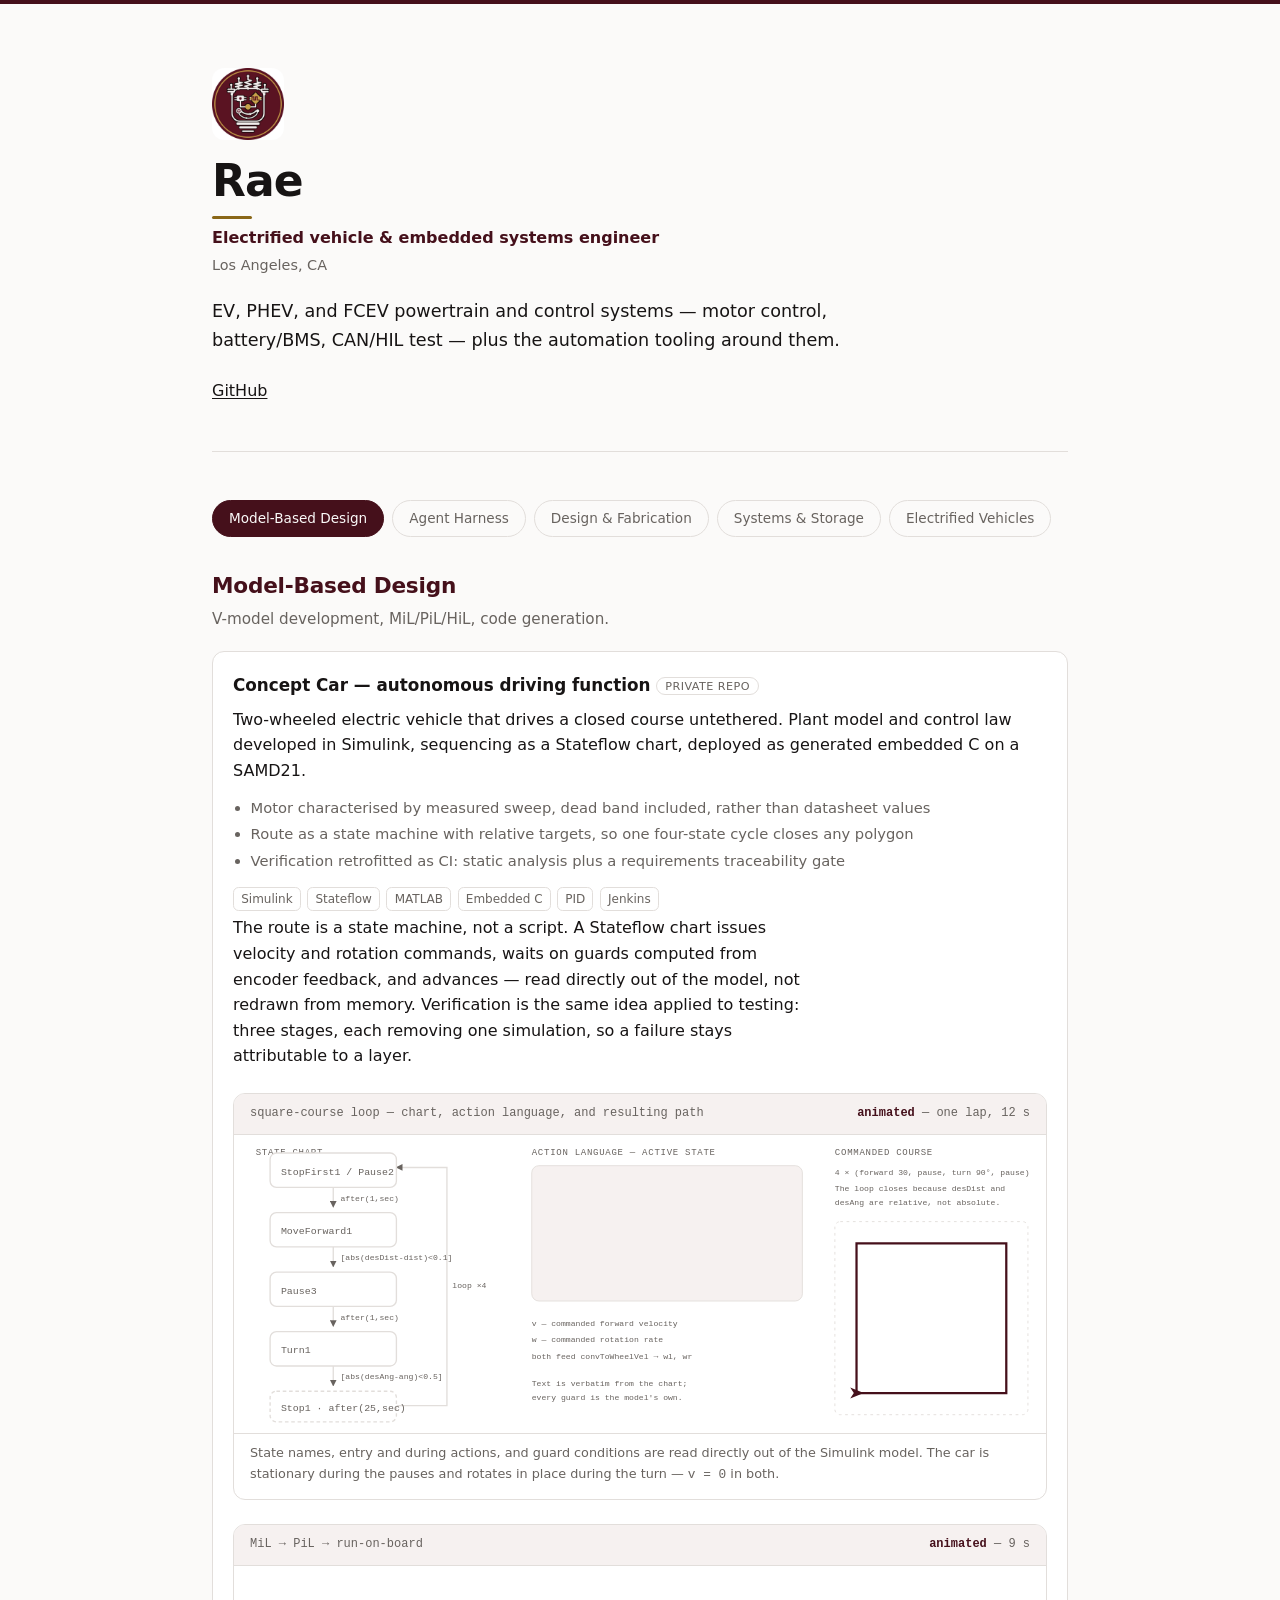
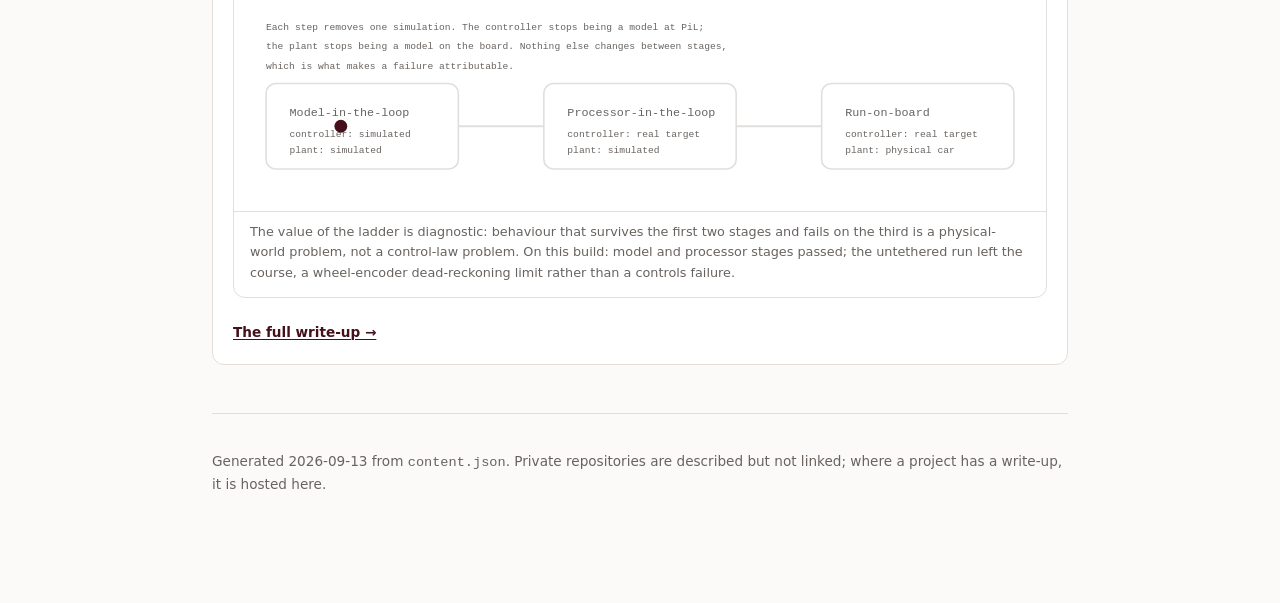
==== commit fa54f81a: "fix: broaden EV copy to cover PHEV and FCEV, drop no-ICE line Co-Authored-By: Claude Sonnet 5 <norep" ====
--- a/index.html
+++ b/index.html
@@ -3,8 +3,8 @@
 <head>
 <meta charset="utf-8">
 <meta name="viewport" content="width=device-width,initial-scale=1">
-<title>Rae — Electric vehicle &amp; embedded systems engineer</title>
-<meta name="description" content="EV powertrain and control systems — motor control, battery/BMS, CAN/HIL test — plus the automation tooling around them. I don&#x27;t work on pure ICE.">
+<title>Rae — Electrified vehicle &amp; embedded systems engineer</title>
+<meta name="description" content="EV, PHEV, and FCEV powertrain and control systems — motor control, battery/BMS, CAN/HIL test — plus the automation tooling around them.">
 <link rel="icon" href="assets/avatar.svg" type="image/svg+xml">
 <link rel="apple-touch-icon" href="assets/avatar.png">
 <style>
@@ -137,13 +137,13 @@
   <header>
     <img class="avatar" src="assets/avatar.png" alt="" width="72" height="72">
     <h1>Rae</h1>
-    <p class="tagline">Electric vehicle &amp; embedded systems engineer</p>
+    <p class="tagline">Electrified vehicle &amp; embedded systems engineer</p>
     <p class="loc">Los Angeles, CA</p>
-    <p class="lede">EV powertrain and control systems — motor control, battery/BMS, CAN/HIL test — plus the automation tooling around them. I don&#x27;t work on pure ICE.</p>
+    <p class="lede">EV, PHEV, and FCEV powertrain and control systems — motor control, battery/BMS, CAN/HIL test — plus the automation tooling around them.</p>
     <p class="links"><a href="https://github.com/RAEngineered">GitHub</a></p>
   </header>
   <hr>
-  <nav class="tabs" role="tablist"><button type="button" class="tab active" id="tabbtn-MBD" data-tab="MBD" role="tab" aria-selected="true" aria-controls="tab-MBD">Model-Based Design</button><button type="button" class="tab" id="tabbtn-AGENT" data-tab="AGENT" role="tab" aria-selected="false" aria-controls="tab-AGENT">Agent Harness</button><button type="button" class="tab" id="tabbtn-MAKE" data-tab="MAKE" role="tab" aria-selected="false" aria-controls="tab-MAKE">Design &amp; Fabrication</button><button type="button" class="tab" id="tabbtn-SYSOPS" data-tab="SYSOPS" role="tab" aria-selected="false" aria-controls="tab-SYSOPS">Systems &amp; Storage</button><button type="button" class="tab" id="tabbtn-AUTO" data-tab="AUTO" role="tab" aria-selected="false" aria-controls="tab-AUTO">Electric Vehicles</button></nav>
+  <nav class="tabs" role="tablist"><button type="button" class="tab active" id="tabbtn-MBD" data-tab="MBD" role="tab" aria-selected="true" aria-controls="tab-MBD">Model-Based Design</button><button type="button" class="tab" id="tabbtn-AGENT" data-tab="AGENT" role="tab" aria-selected="false" aria-controls="tab-AGENT">Agent Harness</button><button type="button" class="tab" id="tabbtn-MAKE" data-tab="MAKE" role="tab" aria-selected="false" aria-controls="tab-MAKE">Design &amp; Fabrication</button><button type="button" class="tab" id="tabbtn-SYSOPS" data-tab="SYSOPS" role="tab" aria-selected="false" aria-controls="tab-SYSOPS">Systems &amp; Storage</button><button type="button" class="tab" id="tabbtn-AUTO" data-tab="AUTO" role="tab" aria-selected="false" aria-controls="tab-AUTO">Electrified Vehicles</button></nav>
   <main>
       <section class="area active" id="tab-MBD" role="tabpanel"
                aria-labelledby="tabbtn-MBD">
@@ -335,8 +335,8 @@
       <section class="area" id="tab-AUTO" role="tabpanel"
                aria-labelledby="tabbtn-AUTO" hidden>
         <header class="area-head">
-          <h2>Electric Vehicles</h2>
-          <p>EV powertrain, motor control, CAN, and HIL. No ICE work.</p>
+          <h2>Electrified Vehicles</h2>
+          <p>EV, PHEV, and FCEV powertrain, motor control, CAN, and HIL.</p>
         </header>
         <div class="grid">
         <article class="card">
